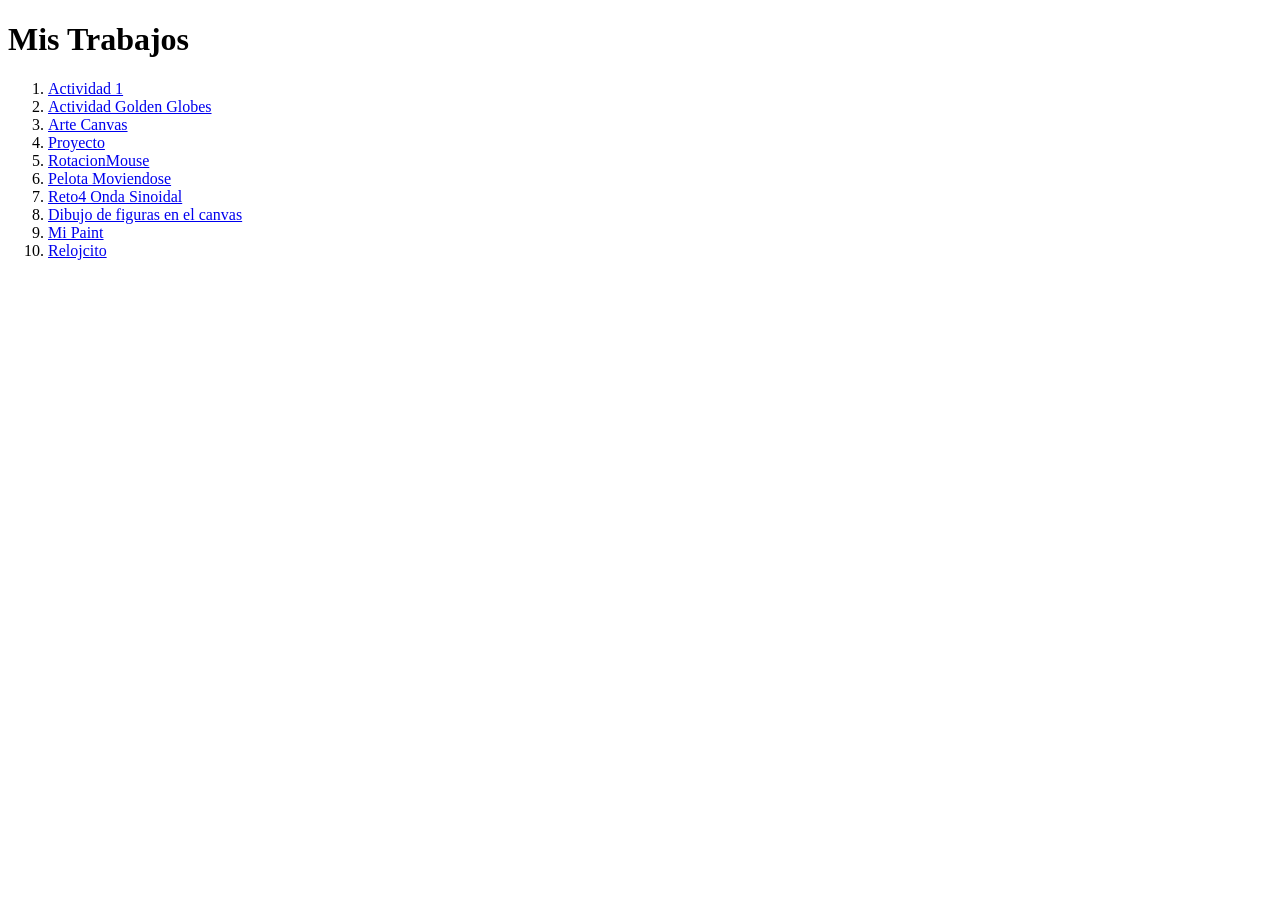
==== index.html @ cb81a0f5 "Add files via upload" ====
<!DOCTYPE html>
<html>
    <head>
        <meta charset="utf-8">
        <title>Carpeta de Actividades</title>
 
        <h1>Mis Trabajos</h1>
        <ol>
            <li> <a href="PáginaBásica.html"> Actividad 1</a></li>
            <li> <a href="pagina2-GoldenGlobes.html"> Actividad Golden Globes</a></li>
            <li> <a href="Vaquita.html"> Arte Canvas</a></li>
            <li> <a href="TecladoProyecto.html"> Proyecto</a></li>
            <li> <a href="AnimacionRotacionMouse.html"> RotacionMouse</a></li>
            <li> <a href="PelotaSinoidalCoseno.html"> Pelota Moviendose</a></li>
            <li> <a href="Reto4 Sinoidal.html"> Reto4 Onda Sinoidal</a></li>
            <li> <a href="FigurasCanvas.html"> Dibujo de figuras en el canvas</a></li>
            <li> <a href="Paint.html"> Mi Paint</a></li>
            <li> <a href="RelojSimulación.html"> Relojcito</a></li>
            
 </body>
</html>
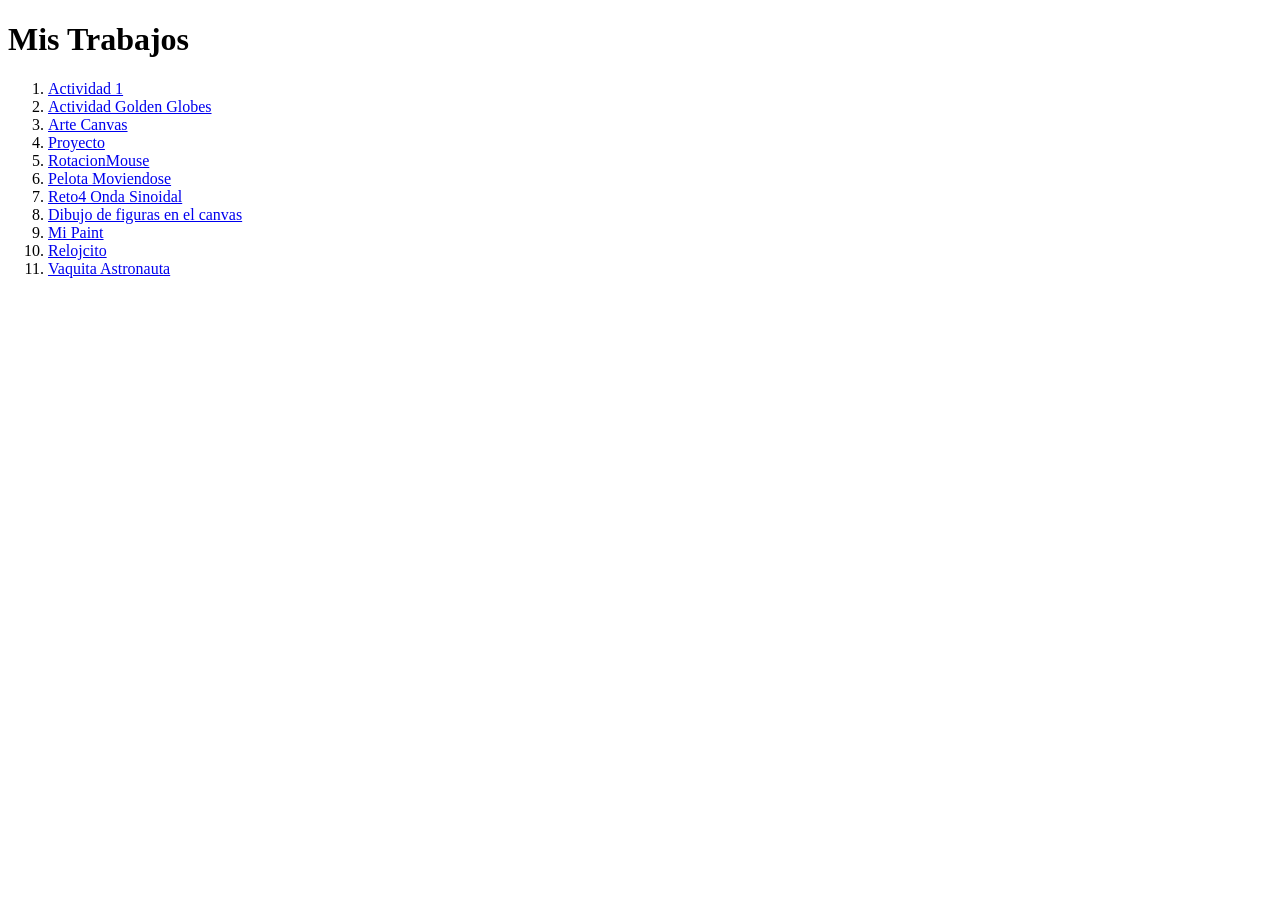
==== commit 4b0f1991: "Add files via upload" ====
--- a/index.html
+++ b/index.html
@@ -16,6 +16,7 @@
             <li> <a href="FigurasCanvas.html"> Dibujo de figuras en el canvas</a></li>
             <li> <a href="Paint.html"> Mi Paint</a></li>
             <li> <a href="RelojSimulación.html"> Relojcito</a></li>
+            <li> <a href="NaveVaquita.html"> Vaquita Astronauta</a></li>
             
  </body>
 </html>
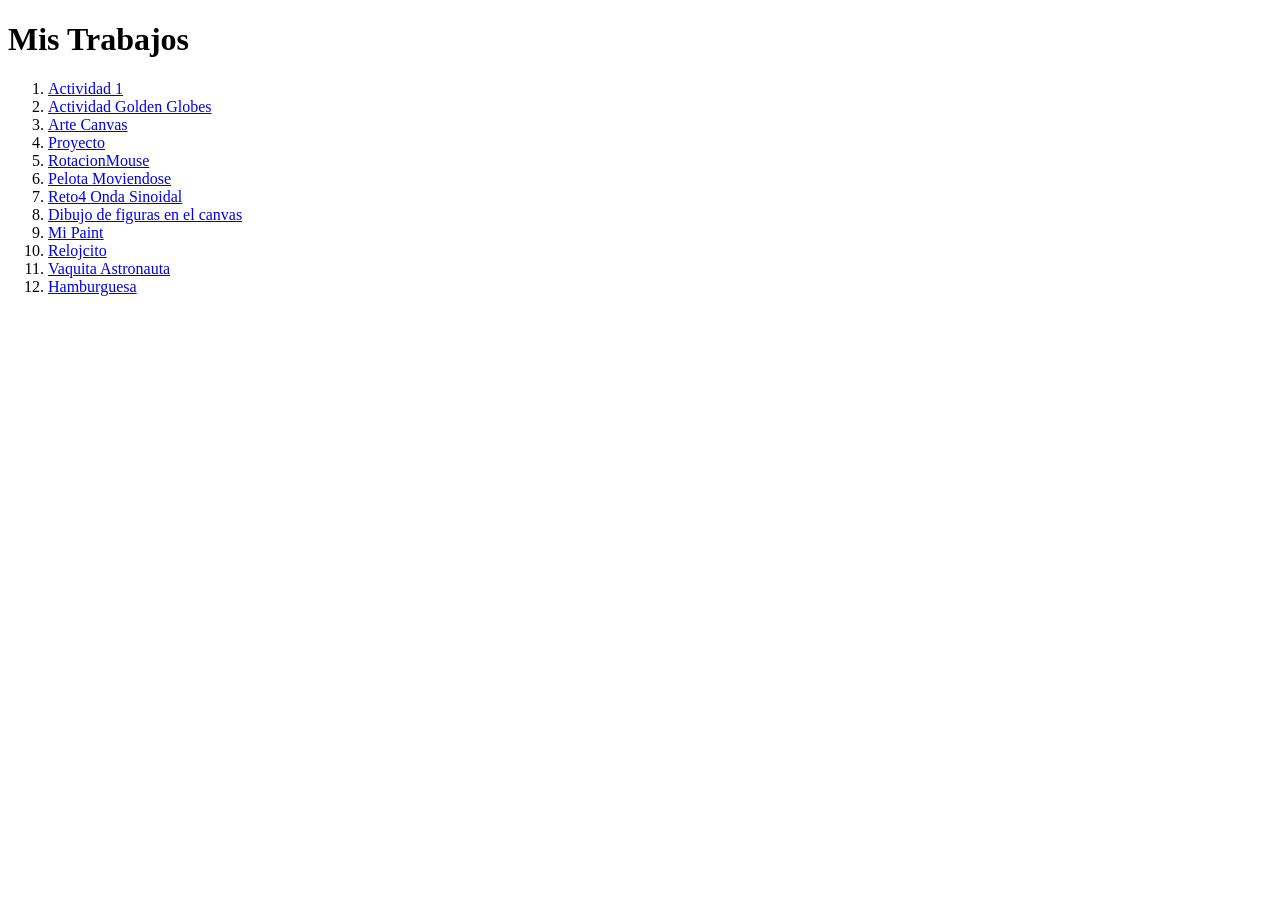
==== commit 6ba44c18: "Update index.html" ====
--- a/index.html
+++ b/index.html
@@ -17,7 +17,9 @@
             <li> <a href="Paint.html"> Mi Paint</a></li>
             <li> <a href="RelojSimulación.html"> Relojcito</a></li>
             <li> <a href="NaveVaquita.html"> Vaquita Astronauta</a></li>
+            <li> <a href="indexhamburguesa.html"> Hamburguesa</a></li>
+            
             
  </body>
 </html>
- + 
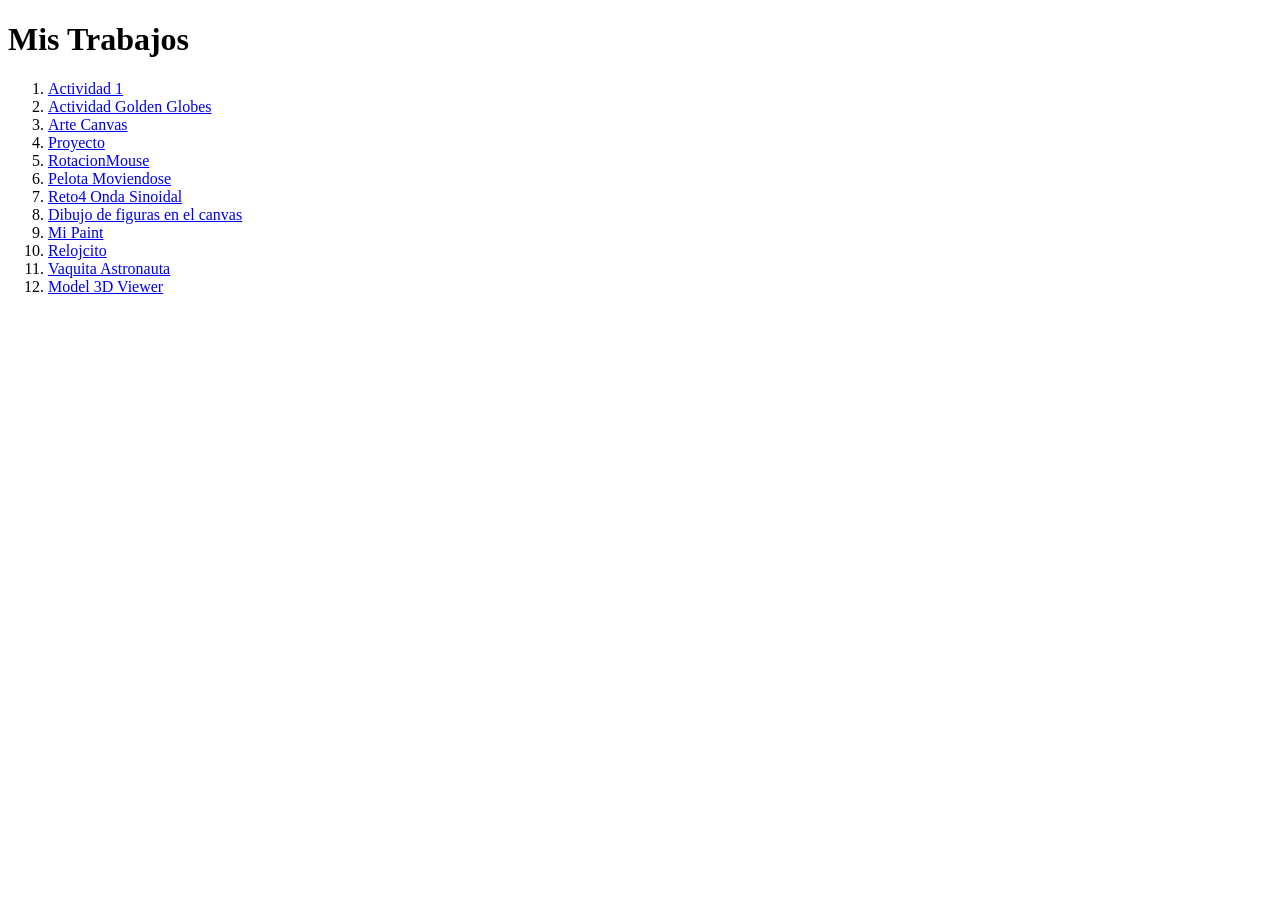
==== commit fcef84a1: "Update index.html" ====
--- a/index.html
+++ b/index.html
@@ -17,7 +17,7 @@
             <li> <a href="Paint.html"> Mi Paint</a></li>
             <li> <a href="RelojSimulación.html"> Relojcito</a></li>
             <li> <a href="NaveVaquita.html"> Vaquita Astronauta</a></li>
-            <li> <a href="indexhamburguesa.html"> Hamburguesa</a></li>
+            <li> <a href="hamburguesa.html"> Model 3D Viewer</a></li>
             
             
  </body>
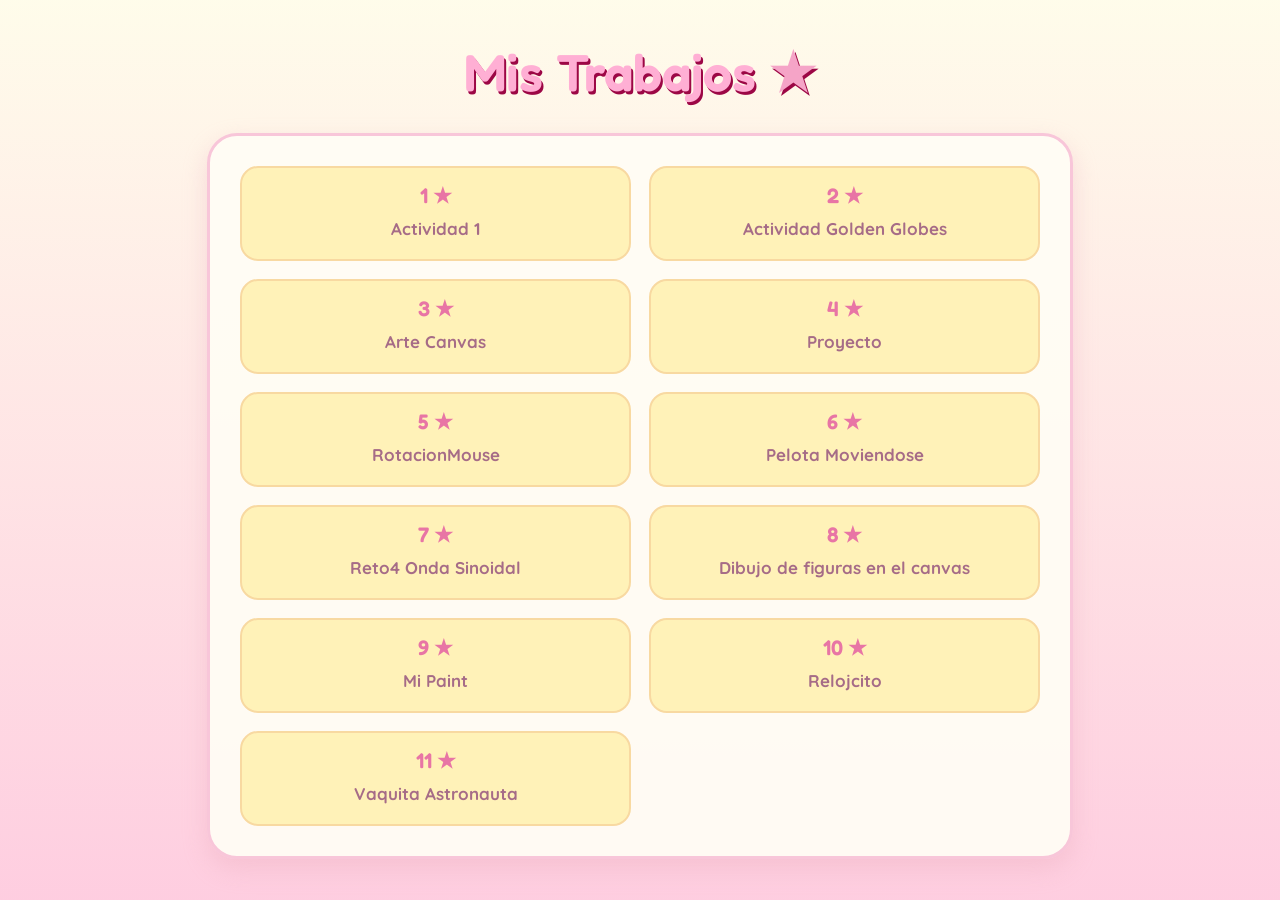
==== commit 6b1d94eb: "Add files via upload" ====
--- a/index.html
+++ b/index.html
@@ -1,10 +1,159 @@
 <!DOCTYPE html>
 <html>
-    <head>
-        <meta charset="utf-8">
-        <title>Carpeta de Actividades</title>
- 
+     <meta charset="utf-8">
+    <meta name="viewport" content="width=device-width, initial-scale=1.0">
+    <title>Carpeta de Actividades</title>
+
+    <!-- Tipografías cute -->
+    <link href="https://fonts.googleapis.com/css2?family=Fredoka:wght@400;500;600&family=Quicksand:wght@400;500;600;700&display=swap" rel="stylesheet">
+
+    <style>
+        /* FONDO DE LA PÁGINA */
+        body {
+            margin: 0;
+            padding: 40px 20px;
+            min-height: 100vh;
+            box-sizing: border-box;
+
+            /* CAMBIA AQUÍ TU IMAGEN DE FONDO */
+            background-image:
+                linear-gradient(
+                    rgba(252, 219, 5, 0.082),
+                    rgba(251, 3, 98, 0.197)
+                ),
+                url("Rosa.jpg");
+
+            background-size: contain;
+            background-position: center;
+            background-repeat: no-repeat;
+            background-attachment: fixed;
+
+            font-family: 'Quicksand', sans-serif;
+            color: #77224a;
+            text-align: center;
+        }
+
+        /* CONTENEDOR DEL TÍTULO E IMAGEN */
+        .encabezado {
+            max-width: 850px;
+            margin: 0 auto 30px;
+
+            display: flex;
+            justify-content: center;
+            align-items: center;
+            gap: 35px;
+        }
+
+        /* TÍTULO */
+        h1 {
+            font-family: 'Fredoka', sans-serif;
+            font-size: 52px;
+            font-weight: 600;
+            color: #ffafd4;
+            margin: 0;
+            text-shadow: 2px 3px 0px rgb(156, 7, 69);
+        }
+
+        h1::after {
+            content: " ★";
+            color: #f5a4c7;
+        }
+
+        /* CONTENEDOR DE ACTIVIDADES */
+        ol {
+            list-style: none;
+            counter-reset: actividades;
+            padding: 30px;
+            margin: auto;
+            max-width: 800px;
+
+            display: grid;
+            grid-template-columns: repeat(2, 1fr);
+            gap: 18px;
+
+            background-color: rgba(255, 253, 245, 0.94);
+            border: 3px solid #f8c6d9;
+            border-radius: 30px;
+            box-shadow: 0 10px 25px #e8a6b455;
+        }
+
+        /* TARJETAS */
+        li {
+            counter-increment: actividades;
+            background-color: #fff2b8;
+            border: 2px solid #f8d9a1;
+            border-radius: 18px;
+            transition: 0.3s ease;
+        }
+
+        /* NÚMEROS CON ESTRELLAS */
+        li::before {
+            content: counter(actividades) " ★";
+            display: inline-block;
+            margin-top: 15px;
+            color: #e875a5;
+            font-family: 'Fredoka', sans-serif;
+            font-size: 21px;
+            font-weight: 600;
+        }
+
+        /* LETRAS DE ACTIVIDADES */
+        li a {
+            display: block;
+            padding: 10px 15px 20px;
+            color: #a66c87;
+            text-decoration: none;
+            font-family: 'Quicksand', sans-serif;
+            font-size: 17px;
+            font-weight: 700;
+        }
+
+        /* ANIMACIÓN AL PASAR EL MOUSE */
+        li:hover {
+            background-color: #ffd4e7;
+            border-color: #f3a9c9;
+            transform: translateY(-6px) rotate(-1deg);
+            box-shadow: 0 7px 15px #e6a6bc66;
+        }
+
+        li a:hover {
+            color: #ce548a;
+        }
+
+        /* ADAPTACIÓN PARA CELULARES */
+        @media (max-width: 600px) {
+            .encabezado {
+                flex-direction: column;
+                gap: 15px;
+            }
+
+            h1 {
+                font-size: 36px;
+            }
+
+            .imagen-decorativa img {
+                width: 150px;
+            }
+
+            ol {
+                grid-template-columns: 1fr;
+                padding: 18px;
+            }
+        }
+
+    </style>
+</head>
+
+<body>
+
+    <!-- TÍTULO E IMAGEN DEL LADO DERECHO -->
+    <div class="encabezado">
+
         <h1>Mis Trabajos</h1>
+
+    </div>
+
+    <!-- ACTIVIDADES -->
         <ol>
             <li> <a href="PáginaBásica.html"> Actividad 1</a></li>
             <li> <a href="pagina2-GoldenGlobes.html"> Actividad Golden Globes</a></li>
@@ -17,9 +166,7 @@
             <li> <a href="Paint.html"> Mi Paint</a></li>
             <li> <a href="RelojSimulación.html"> Relojcito</a></li>
             <li> <a href="NaveVaquita.html"> Vaquita Astronauta</a></li>
-            <li> <a href="hamburguesa.html"> Model 3D Viewer</a></li>
-            
             
  </body>
 </html>
- 
+ 
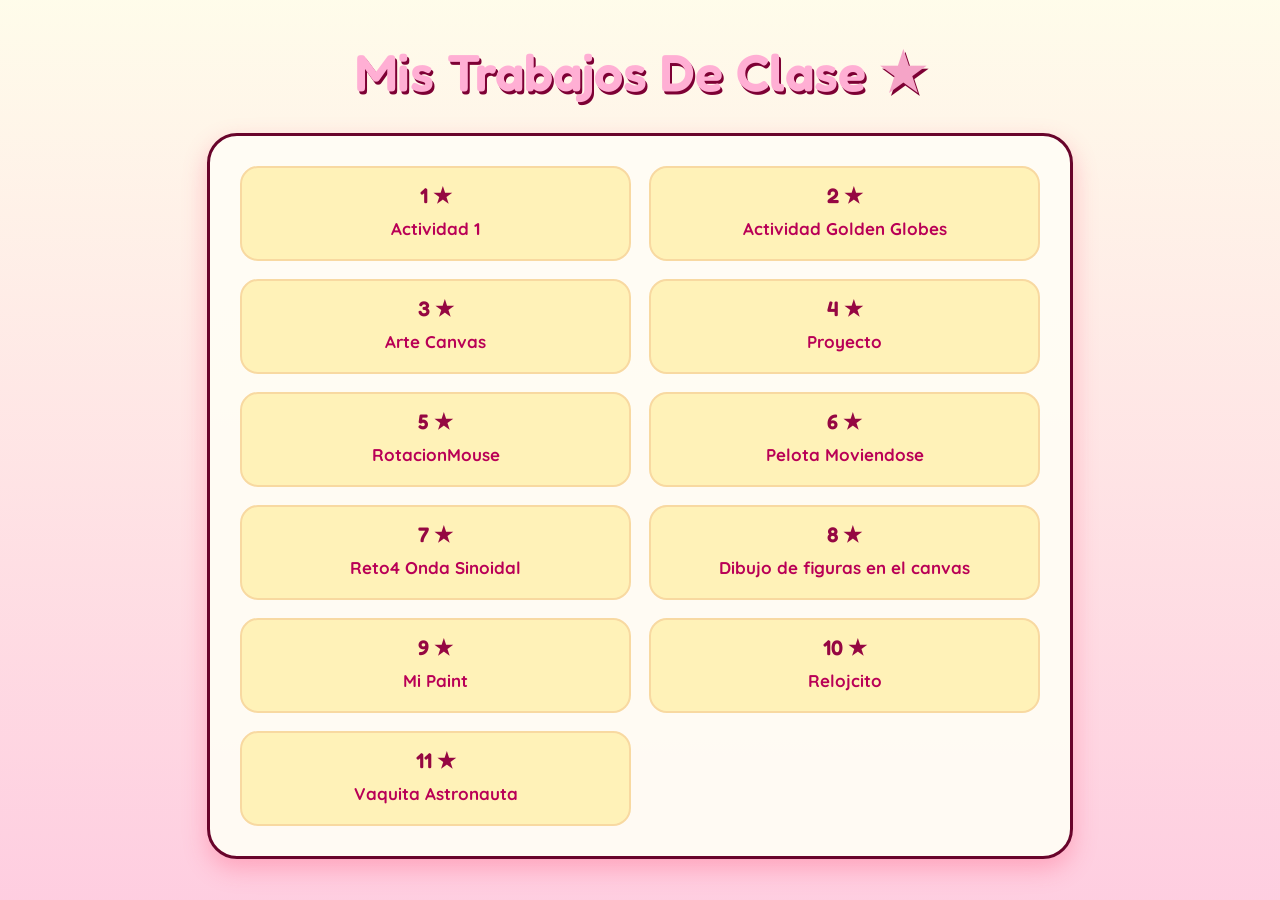
==== commit c18d61b6: "Add files via upload" ====
--- a/index.html
+++ b/index.html
@@ -15,7 +15,7 @@
             min-height: 100vh;
             box-sizing: border-box;
 
-            /* CAMBIA AQUÍ TU IMAGEN DE FONDO */
+    
             background-image:
                 linear-gradient(
                     rgba(252, 219, 5, 0.082),
@@ -33,7 +33,7 @@
             text-align: center;
         }
 
-        /* CONTENEDOR DEL TÍTULO E IMAGEN */
+        
         .encabezado {
             max-width: 850px;
             margin: 0 auto 30px;
@@ -51,7 +51,7 @@
             font-weight: 600;
             color: #ffafd4;
             margin: 0;
-            text-shadow: 2px 3px 0px rgb(156, 7, 69);
+            text-shadow: 2px 3px 0px rgb(125, 0, 52);
         }
 
         h1::after {
@@ -59,7 +59,7 @@
             color: #f5a4c7;
         }
 
-        /* CONTENEDOR DE ACTIVIDADES */
+        
         ol {
             list-style: none;
             counter-reset: actividades;
@@ -72,9 +72,9 @@
             gap: 18px;
 
             background-color: rgba(255, 253, 245, 0.94);
-            border: 3px solid #f8c6d9;
+            border: 3px solid #69042b;
             border-radius: 30px;
-            box-shadow: 0 10px 25px #e8a6b455;
+            box-shadow: 0 10px 25px #ff4e7455;
         }
 
         /* TARJETAS */
@@ -91,7 +91,7 @@
             content: counter(actividades) " ★";
             display: inline-block;
             margin-top: 15px;
-            color: #e875a5;
+            color: #950742;
             font-family: 'Fredoka', sans-serif;
             font-size: 21px;
             font-weight: 600;
@@ -101,7 +101,7 @@
         li a {
             display: block;
             padding: 10px 15px 20px;
-            color: #a66c87;
+            color: #b90056;
             text-decoration: none;
             font-family: 'Quicksand', sans-serif;
             font-size: 17px;
@@ -117,7 +117,7 @@
         }
 
         li a:hover {
-            color: #ce548a;
+            color: #ff7eb8;
         }
 
         /* ADAPTACIÓN PARA CELULARES */
@@ -149,7 +149,7 @@
     <!-- TÍTULO E IMAGEN DEL LADO DERECHO -->
     <div class="encabezado">
 
-        <h1>Mis Trabajos</h1>
+        <h1>Mis Trabajos De Clase</h1>
 
     </div>
 
